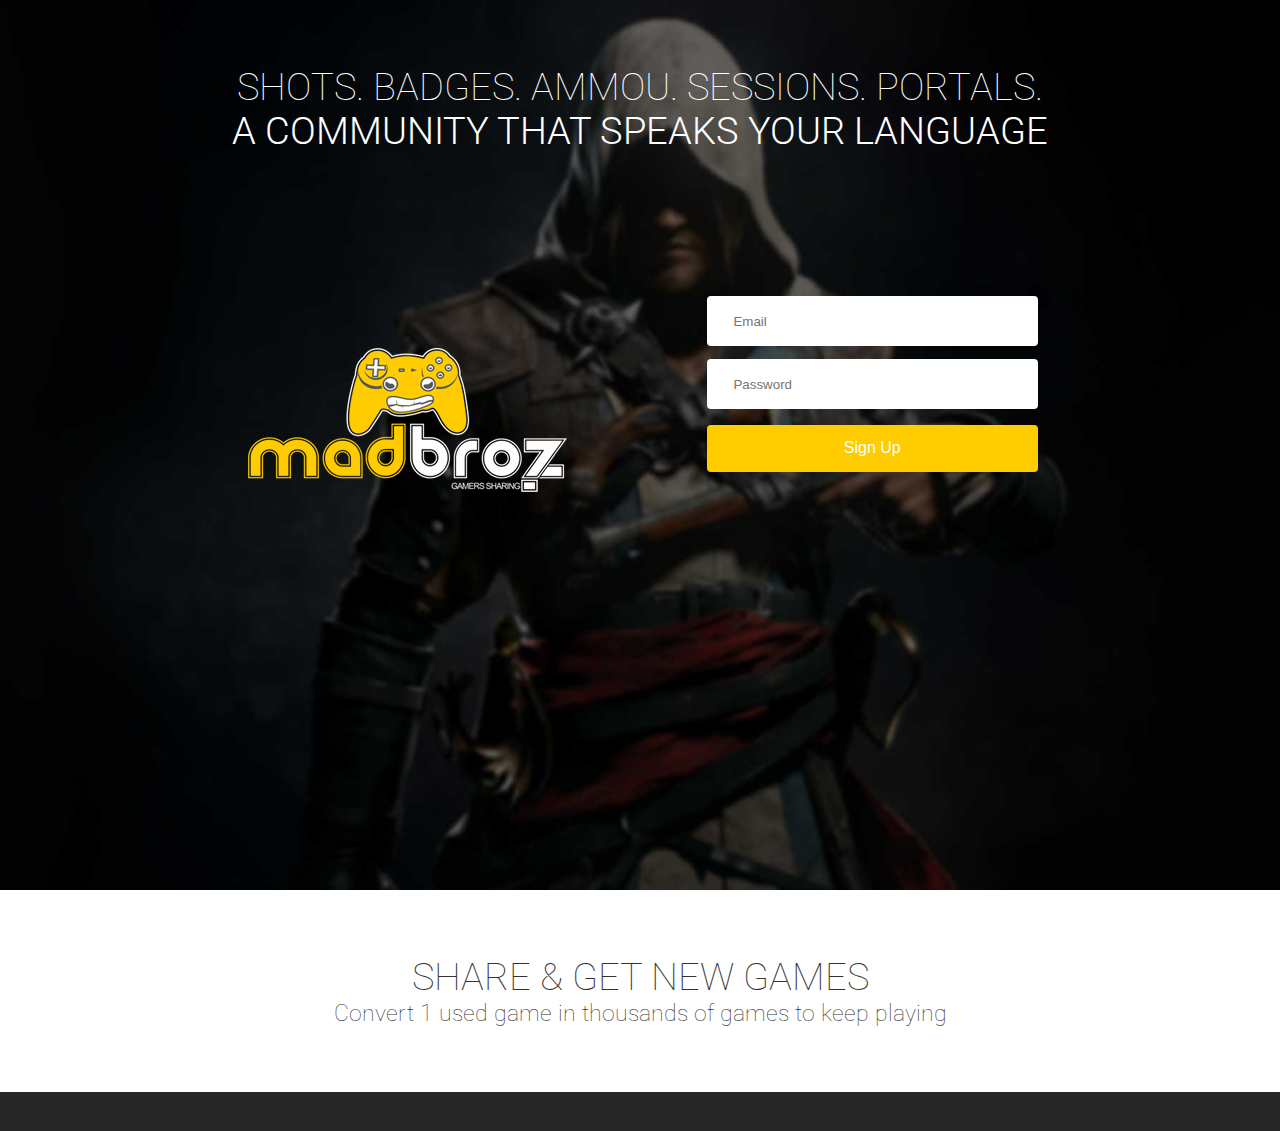
==== index.html @ 13a9ed53 "index" ====
<!DOCTYPE html>
<html>
<head>
	<meta http-equiv="Content-Type" content="text/html; charset=utf-8" />
	<title>MadBroz - Share and Game</title>
	<!--for all the pages -->
	<link rel="stylesheet" href="scripts/font-awesome/css/font-awesome.css" />
	<link rel="stylesheet/less" href="scripts/less/Madbroz.less" />
	<script type="text/javascript" src="scripts/js/less.js"></script>
	<script type="text/javascript" src="scripts/js/jquery.js"></script>
	<script type="text/javascript" src="scripts/js/modernizr.js"></script>
	<script type="text/javascript" src="scripts/js/prefixfree.min.js"></script>
	<!--end-->
</head>

<body>
	<div class="wrap">
		<section id="home">
			<article class="game-bg text-centered">
				<div class="container">
					<h1 class="text-uppercase">Shots. Badges. Ammou. Sessions. Portals.<br /><span class="Titles-thin">A COMMUNITY THAT SPEAKS YOUR LANGUAGE</span></h1>
					<div class="col-50">
						<img src="assets/images/logo-index.png"/>
					</div>
					<div class="col-50">
						<form>
							<input type="text" id="email" name="email" placeholder="Email"/>
							<input type="password" id="password" name="password" placeholder="Password"/>
							<button>Sign Up</button>
						</form>
					</div>
				</div>
			</article>
			<article>
				<div class="container">
					<div class="text-centered">
						<h1>SHARE & GET NEW GAMES</h1>
						<h4>Convert 1 used game in thousands of games to keep playing</h4>
					</div>
				</div>
			</article>	
		</section>
		<div class="push"></div>
	</div>
	<footer>
	</footer>
</body>
</html>
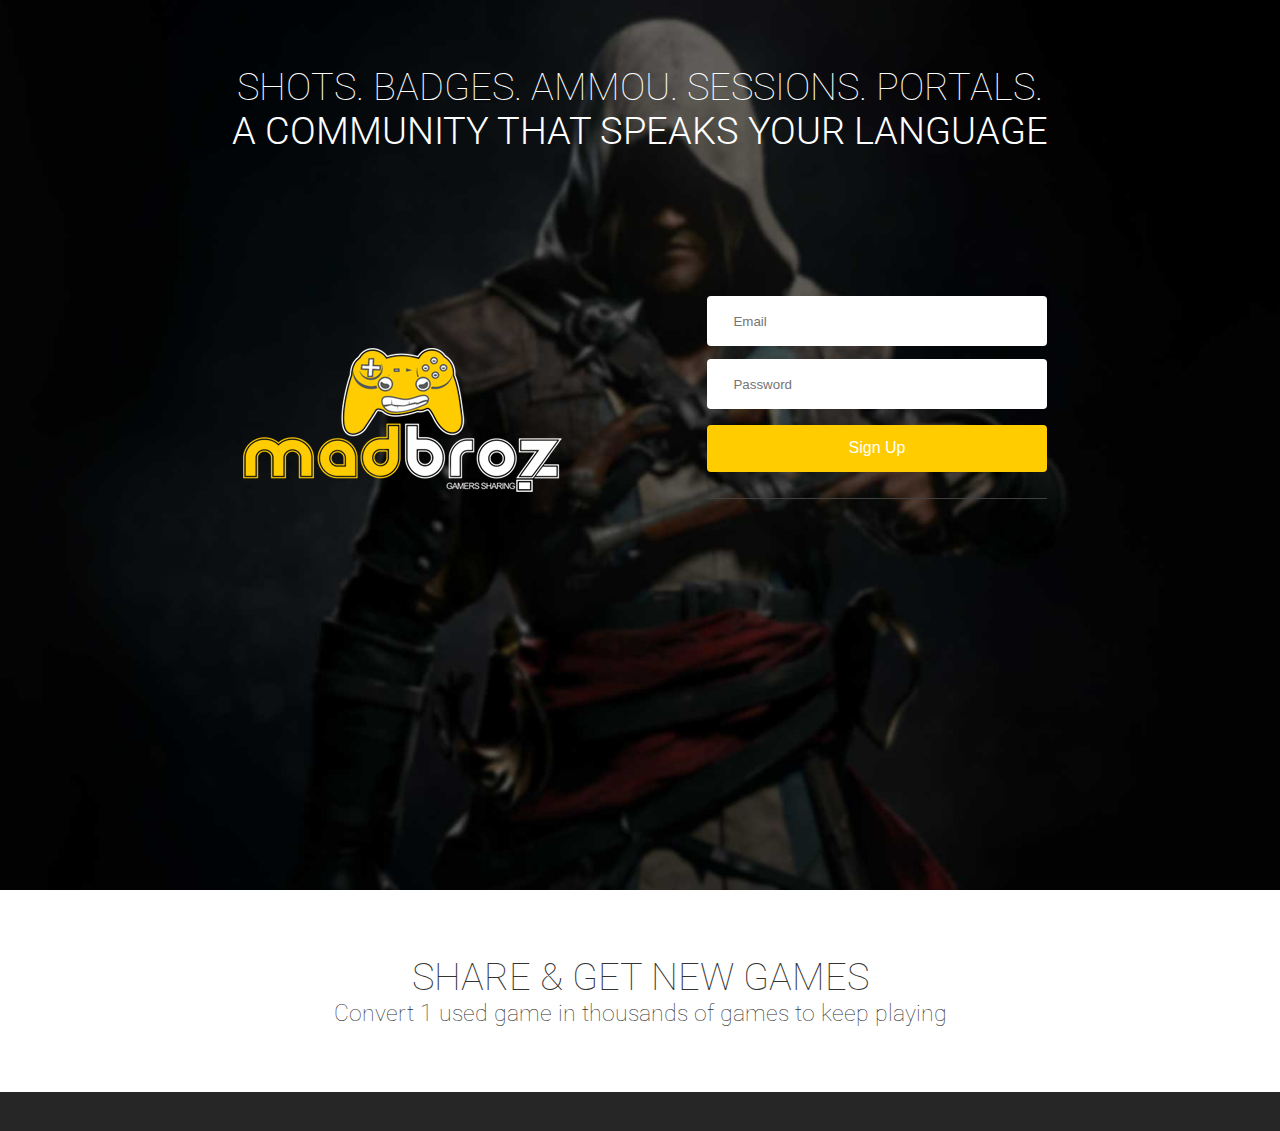
==== commit f73de0f9: "grids + index" ====
--- a/index.html
+++ b/index.html
@@ -16,18 +16,19 @@
 <body>
 	<div class="wrap">
 		<section id="home">
-			<article class="game-bg text-centered">
+			<article id="game-bg" class="text-centered">
 				<div class="container">
 					<h1 class="text-uppercase">Shots. Badges. Ammou. Sessions. Portals.<br /><span class="Titles-thin">A COMMUNITY THAT SPEAKS YOUR LANGUAGE</span></h1>
-					<div class="col-50">
+					<div class="col-2">
 						<img src="assets/images/logo-index.png"/>
 					</div>
-					<div class="col-50">
+					<div class="col-2">
 						<form>
 							<input type="text" id="email" name="email" placeholder="Email"/>
 							<input type="password" id="password" name="password" placeholder="Password"/>
 							<button>Sign Up</button>
 						</form>
+						<hr />
 					</div>
 				</div>
 			</article>
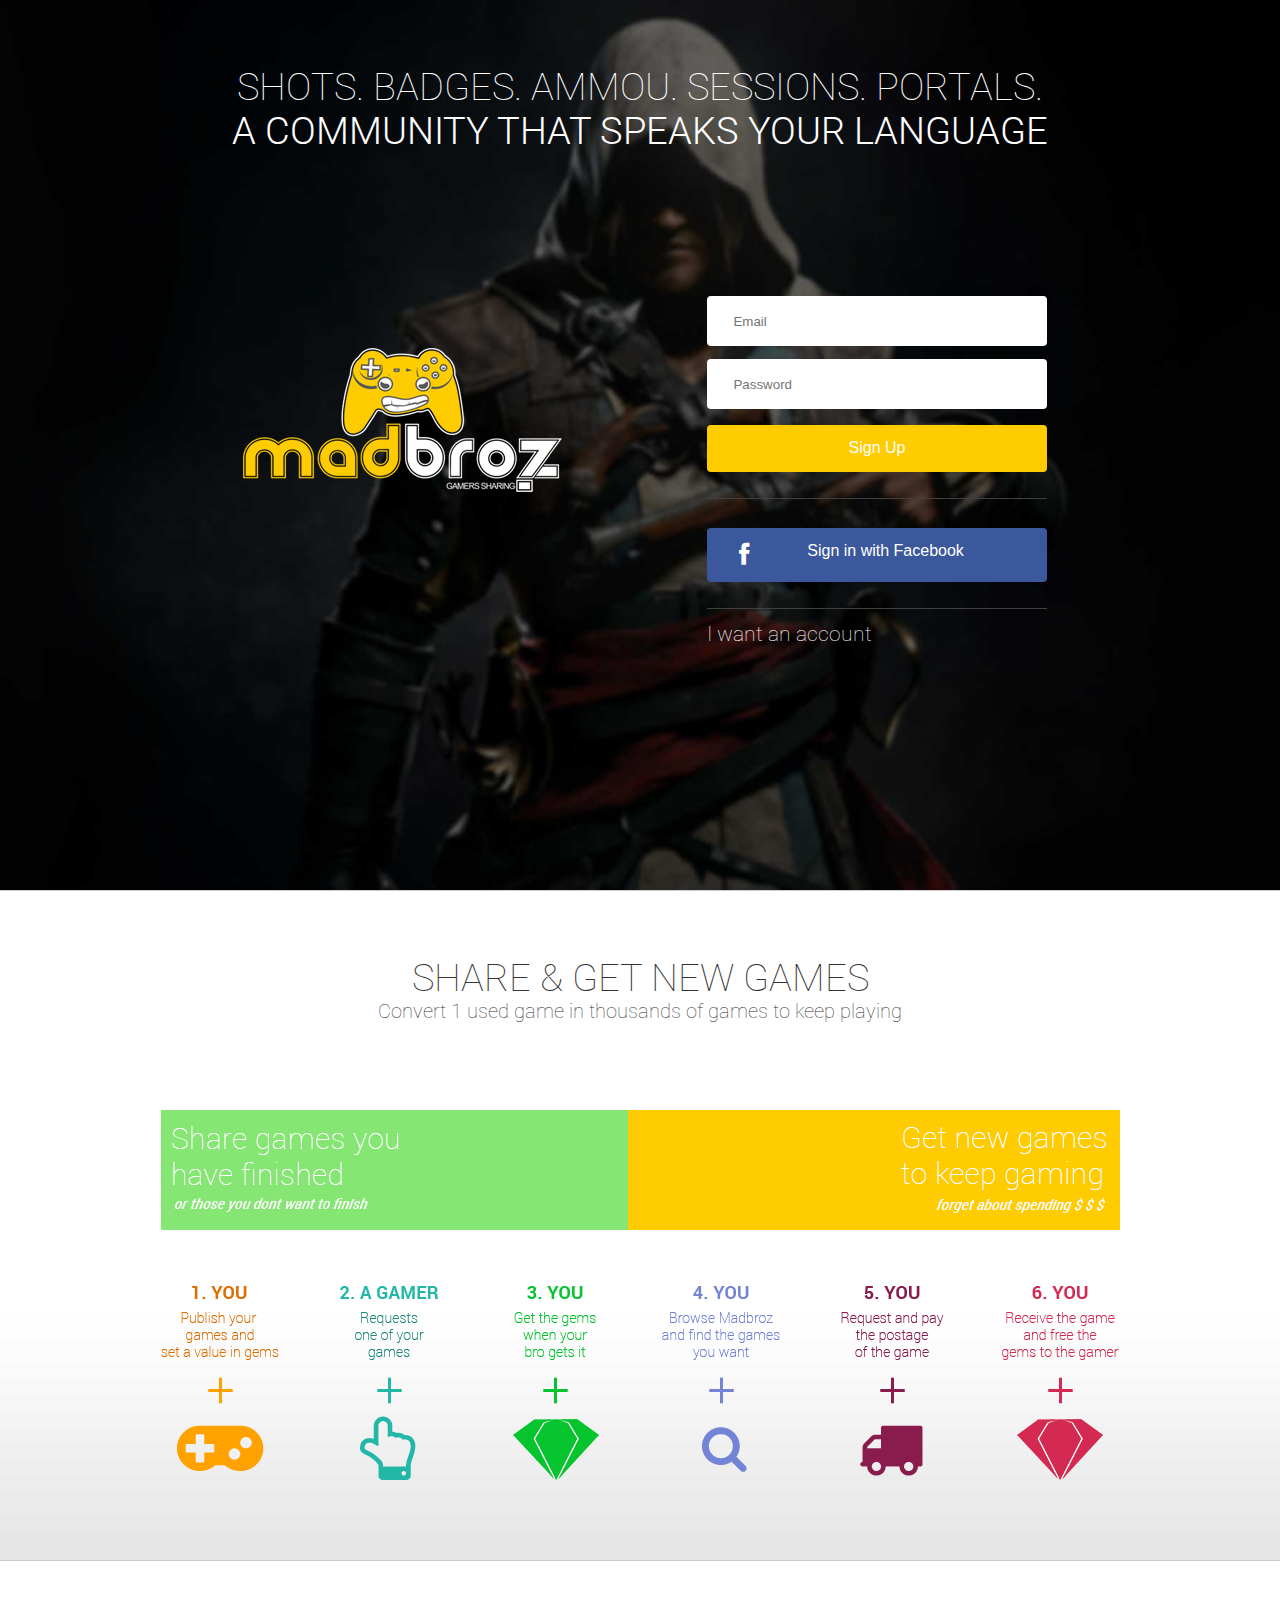
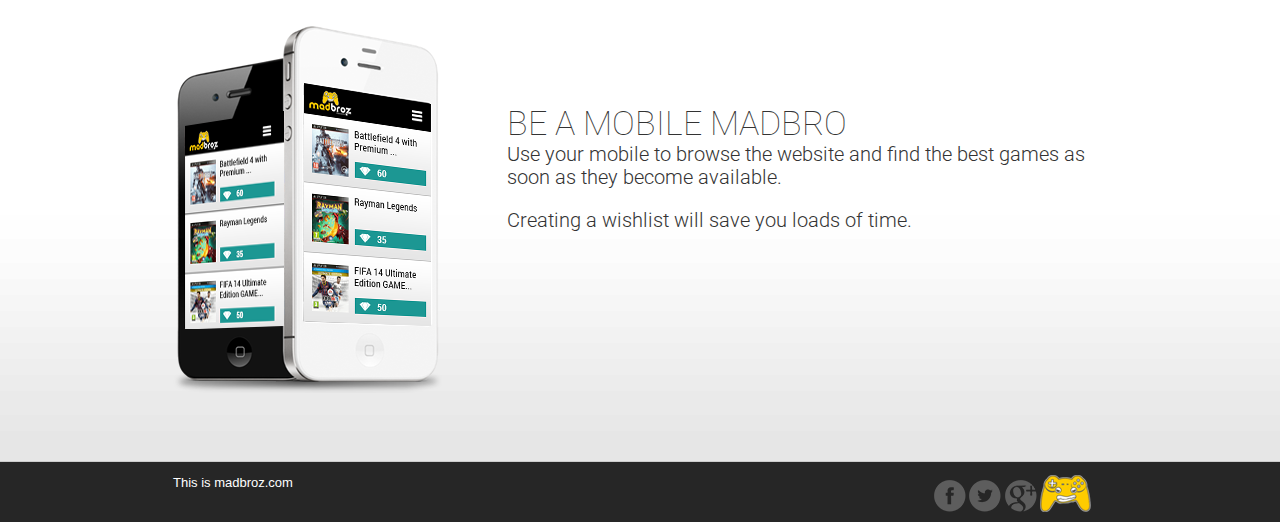
==== commit d3890eec: "Index ready" ====
--- a/index.html
+++ b/index.html
@@ -19,16 +19,19 @@
 			<article id="game-bg" class="text-centered">
 				<div class="container">
 					<h1 class="text-uppercase">Shots. Badges. Ammou. Sessions. Portals.<br /><span class="Titles-thin">A COMMUNITY THAT SPEAKS YOUR LANGUAGE</span></h1>
-					<div class="col-2">
+					<div class="col-50">
 						<img src="assets/images/logo-index.png"/>
 					</div>
-					<div class="col-2">
+					<div class="col-50">
 						<form>
 							<input type="text" id="email" name="email" placeholder="Email"/>
 							<input type="password" id="password" name="password" placeholder="Password"/>
 							<button>Sign Up</button>
 						</form>
 						<hr />
+						<button class="facebook-signup"><i class="icon-facebook icon-1-5x pull-left"></i> Sign in with Facebook</button>
+						<hr />
+						<a href="#" class="pull-left"><h5>I want an account</h5></a>
 					</div>
 				</div>
 			</article>
@@ -36,14 +39,36 @@
 				<div class="container">
 					<div class="text-centered">
 						<h1>SHARE & GET NEW GAMES</h1>
-						<h4>Convert 1 used game in thousands of games to keep playing</h4>
+						<h6>Convert 1 used game in thousands of games to keep playing</h6>
+					</div>
+					<img src="assets/images/how-to-index.png" />
+				</div>
+			</article>
+			<article>
+				<div class="container">
+					<div class="col-30">
+						<img src="assets/images/madbroz-app-index.png" />
+					</div>
+					<div class="col-70 title-app">
+						<h2>BE A MOBILE MADBRO </h2>
+						<h6 class="Titles-thin">Use your mobile to browse the website and find the best games as soon as they become available.</h6>
+						<h6 class="Titles-thin">Creating a wishlist will save you loads of time.</h6>
 					</div>
 				</div>
-			</article>	
+			</article>
 		</section>
 		<div class="push"></div>
 	</div>
 	<footer>
+		<div class="container">
+			<div class="col-70">This is madbroz.com</div>
+			<div class="col-30 text-right">
+				<a href="#" class="facebook"></a>
+				<a href="#" class="twitter"></a>
+				<a href="#" class="gplus"></a>
+				<a href="#"><img src="assets/images/social-networks/madbroz-footer.png"/></a>
+			</div>
+		</div>
 	</footer>
 </body>
 </html>
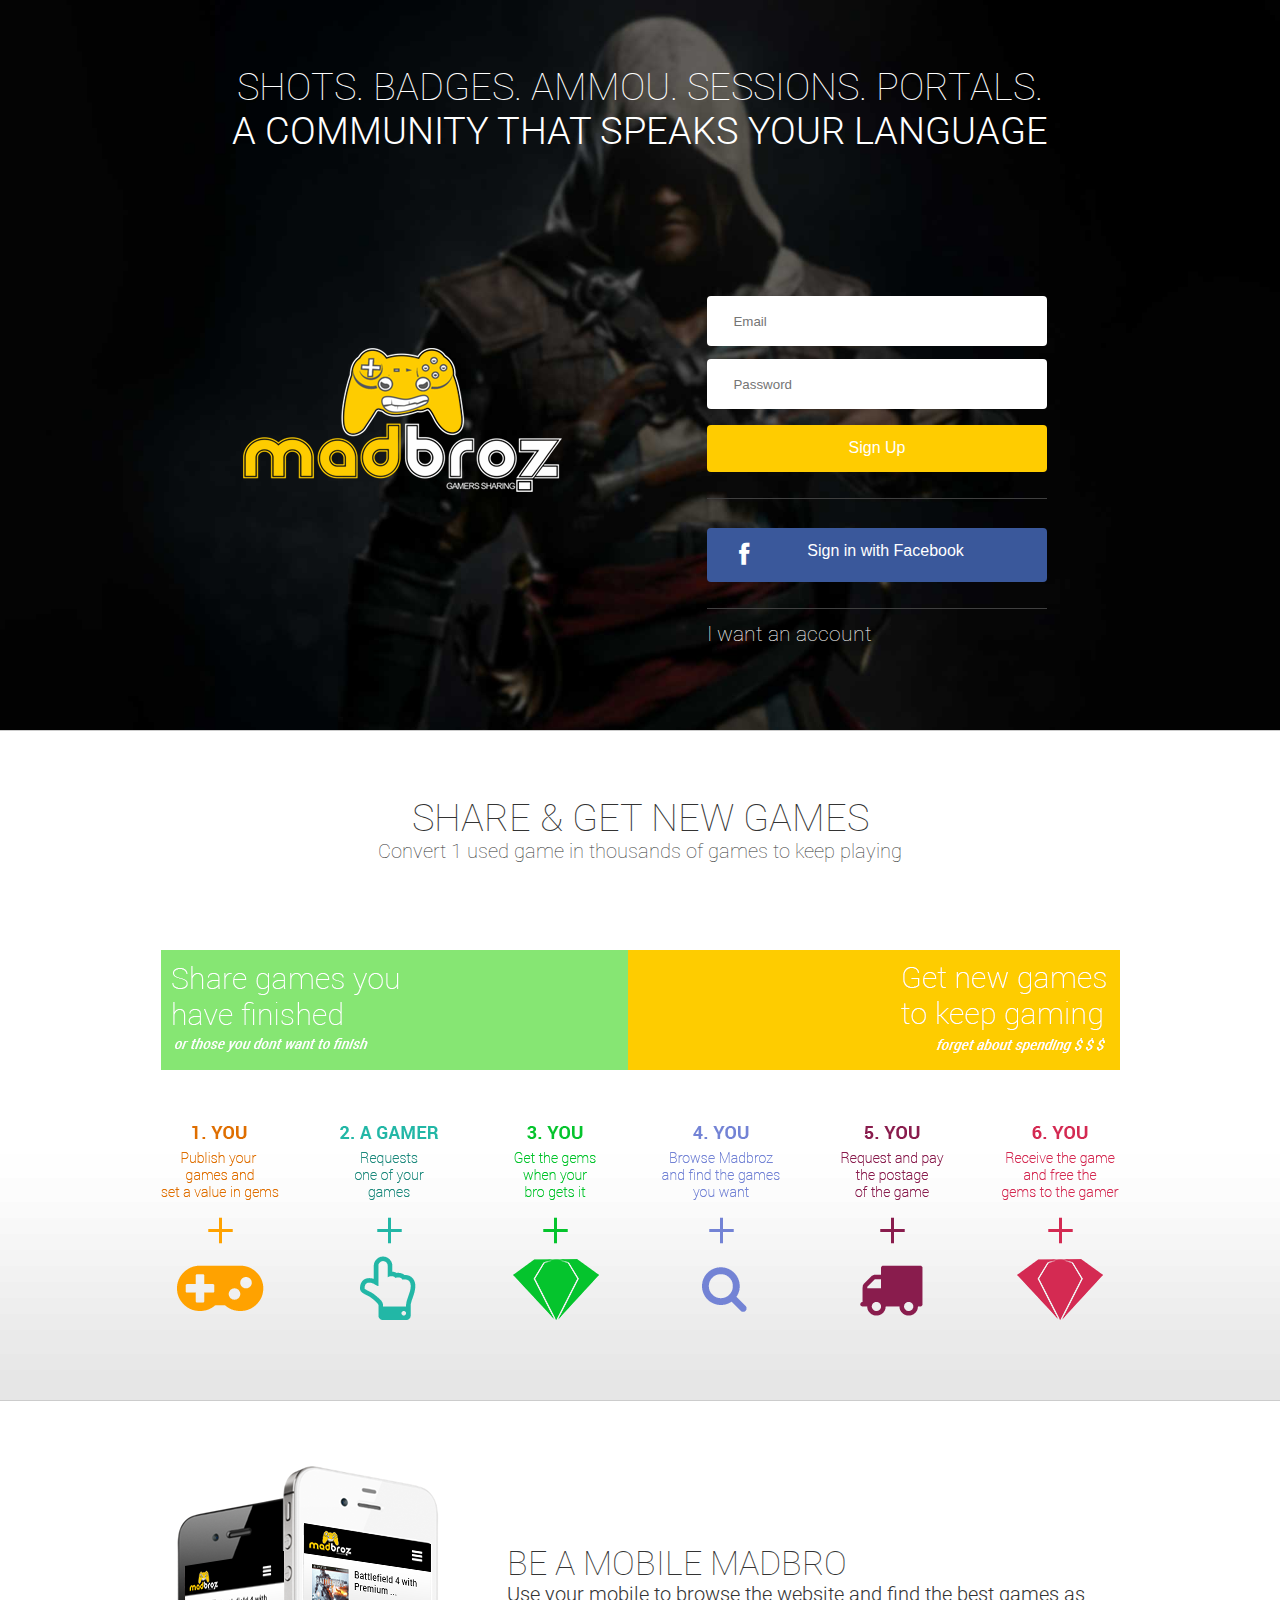
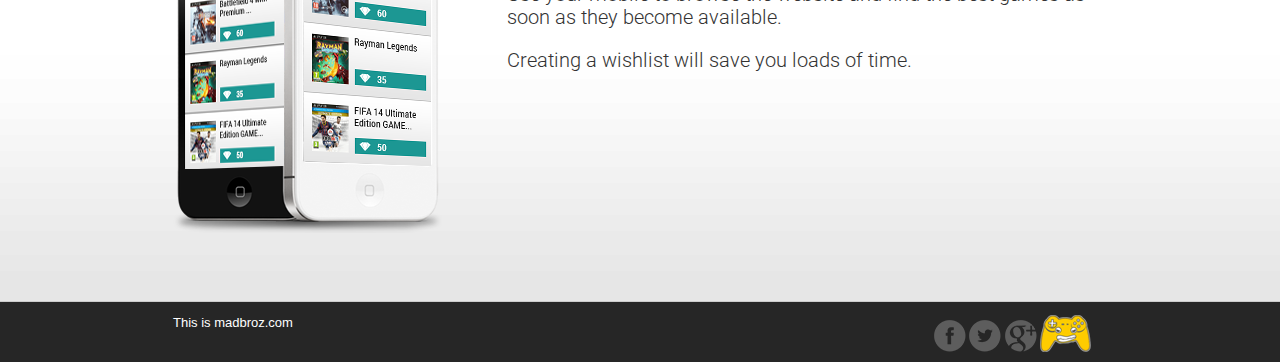
==== commit 0ed3898a: "starting facebook tests" ====
--- a/index.html
+++ b/index.html
@@ -14,6 +14,76 @@
 </head>
 
 <body>
+	<div id="fb-root"></div>
+<script>
+  window.fbAsyncInit = function() {
+  FB.init({
+    appId      : '209428232561587', // App ID
+    channelUrl : '//WWW.MadBroz.COM/channel.html', // Channel File
+    status     : true, // check login status
+    cookie     : true, // enable cookies to allow the server to access the session
+    xfbml      : true  // parse XFBML
+  });
+
+
+  // Here we subscribe to the auth.authResponseChange JavaScript event. This event is fired
+  // for any authentication related change, such as login, logout or session refresh. This means that
+  // whenever someone who was previously logged out tries to log in again, the correct case below 
+  // will be handled. 
+  FB.Event.subscribe('auth.authResponseChange', function(response) {
+    // Here we specify what we do with the response anytime this event occurs. 
+    if (response.status === 'connected') {
+      // The response object is returned with a status field that lets the app know the current
+      // login status of the person. In this case, we're handling the situation where they 
+      // have logged in to the app.
+      testAPI();
+    } else if (response.status === 'not_authorized') {
+      // In this case, the person is logged into Facebook, but not into the app, so we call
+      // FB.login() to prompt them to do so. 
+      // In real-life usage, you wouldn't want to immediately prompt someone to login 
+      // like this, for two reasons:
+      // (1) JavaScript created popup windows are blocked by most browsers unless they 
+      // result from direct interaction from people using the app (such as a mouse click)
+      // (2) it is a bad experience to be continually prompted to login upon page load.
+      FB.login();
+    } else {
+      // In this case, the person is not logged into Facebook, so we call the login() 
+      // function to prompt them to do so. Note that at this stage there is no indication
+      // of whether they are logged into the app. If they aren't then they'll see the Login
+      // dialog right after they log in to Facebook. 
+      // The same caveats as above apply to the FB.login() call here.
+      FB.login();
+    }
+  });
+  };
+
+  // Load the SDK asynchronously
+  (function(d){
+   var js, id = 'facebook-jssdk', ref = d.getElementsByTagName('script')[0];
+   if (d.getElementById(id)) {return;}
+   js = d.createElement('script'); js.id = id; js.async = true;
+   js.src = "//connect.facebook.net/en_US/all.js";
+   ref.parentNode.insertBefore(js, ref);
+  }(document));
+
+  // Here we run a very simple test of the Graph API after login is successful. 
+  // This testAPI() function is only called in those cases. 
+  function testAPI() {
+    console.log('Welcome!  Fetching your information.... ');
+    FB.api('/me', function(response) {
+      console.log('Good to see you, ' + response.name + '.');
+    });
+  }
+</script>
+
+<!--
+  Below we include the Login Button social plugin. This button uses the JavaScript SDK to
+  present a graphical Login button that triggers the FB.login() function when clicked.
+
+  Learn more about options for the login button plugin:
+  /docs/reference/plugins/login/ -->
+
+<fb:login-button show-faces="true" width="200" max-rows="1"></fb:login-button>
 	<div class="wrap">
 		<section id="home">
 			<article id="game-bg" class="text-centered">
@@ -29,7 +99,7 @@
 							<button>Sign Up</button>
 						</form>
 						<hr />
-						<button class="facebook-signup"><i class="icon-facebook icon-1-5x pull-left"></i> Sign in with Facebook</button>
+						<button class="fb-login-button facebook-signup"><i class="icon-facebook icon-1-5x pull-left"></i> Sign in with Facebook</button>
 						<hr />
 						<a href="#" class="pull-left"><h5>I want an account</h5></a>
 					</div>
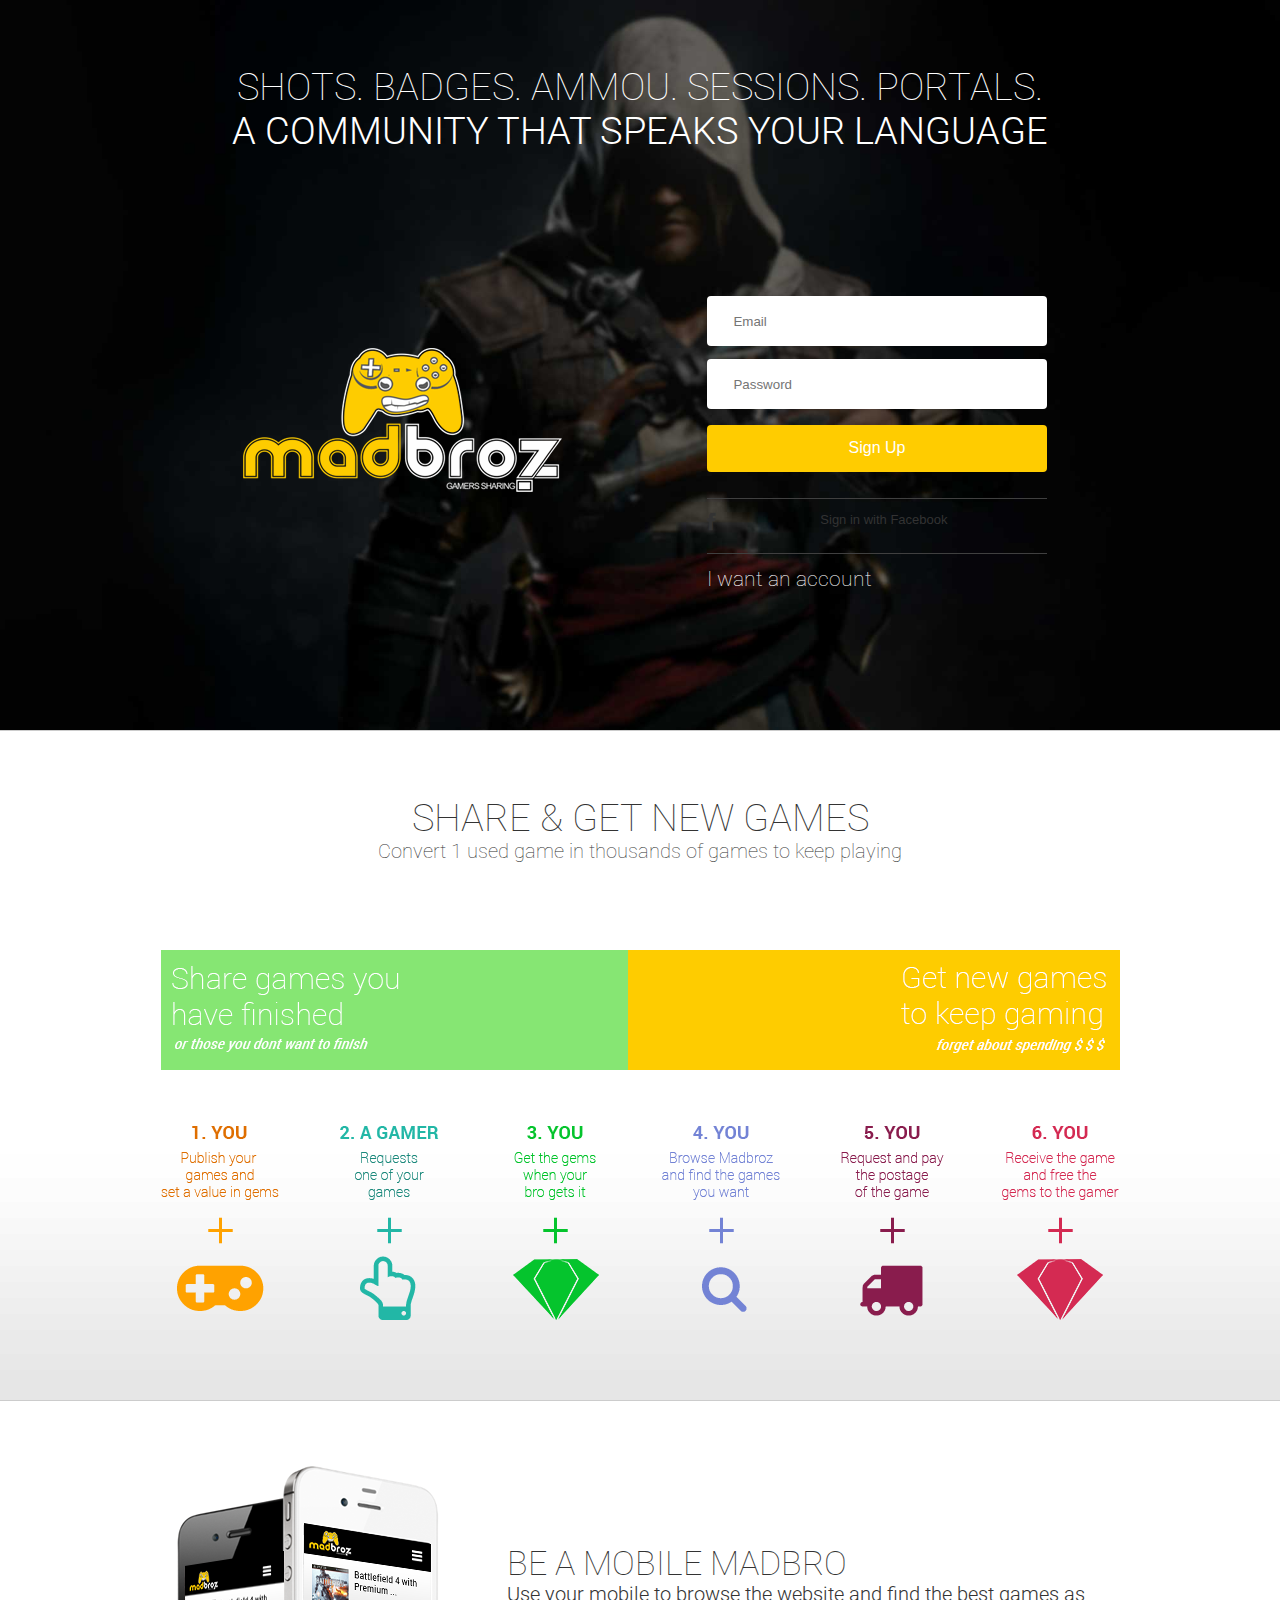
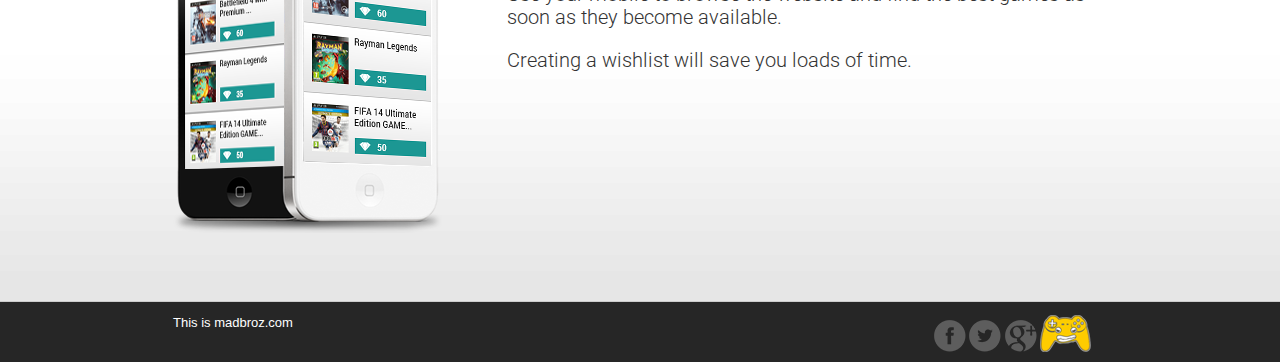
==== commit 69601f59: "button" ====
--- a/index.html
+++ b/index.html
@@ -69,7 +69,6 @@
   // Here we run a very simple test of the Graph API after login is successful. 
   // This testAPI() function is only called in those cases. 
   function testAPI() {
-    console.log('Welcome!  Fetching your information.... ');
     FB.api('/me', function(response) {
       console.log('Good to see you, ' + response.name + '.');
     });
@@ -83,7 +82,6 @@
   Learn more about options for the login button plugin:
   /docs/reference/plugins/login/ -->
 
-<fb:login-button show-faces="true" width="200" max-rows="1"></fb:login-button>
 	<div class="wrap">
 		<section id="home">
 			<article id="game-bg" class="text-centered">
@@ -99,7 +97,7 @@
 							<button>Sign Up</button>
 						</form>
 						<hr />
-						<button class="fb-login-button facebook-signup"><i class="icon-facebook icon-1-5x pull-left"></i> Sign in with Facebook</button>
+						<div class="fb-login-button" data-perms="email,user_checkins"><i class="icon-facebook icon-1-5x pull-left"></i> Sign in with Facebook</div>
 						<hr />
 						<a href="#" class="pull-left"><h5>I want an account</h5></a>
 					</div>
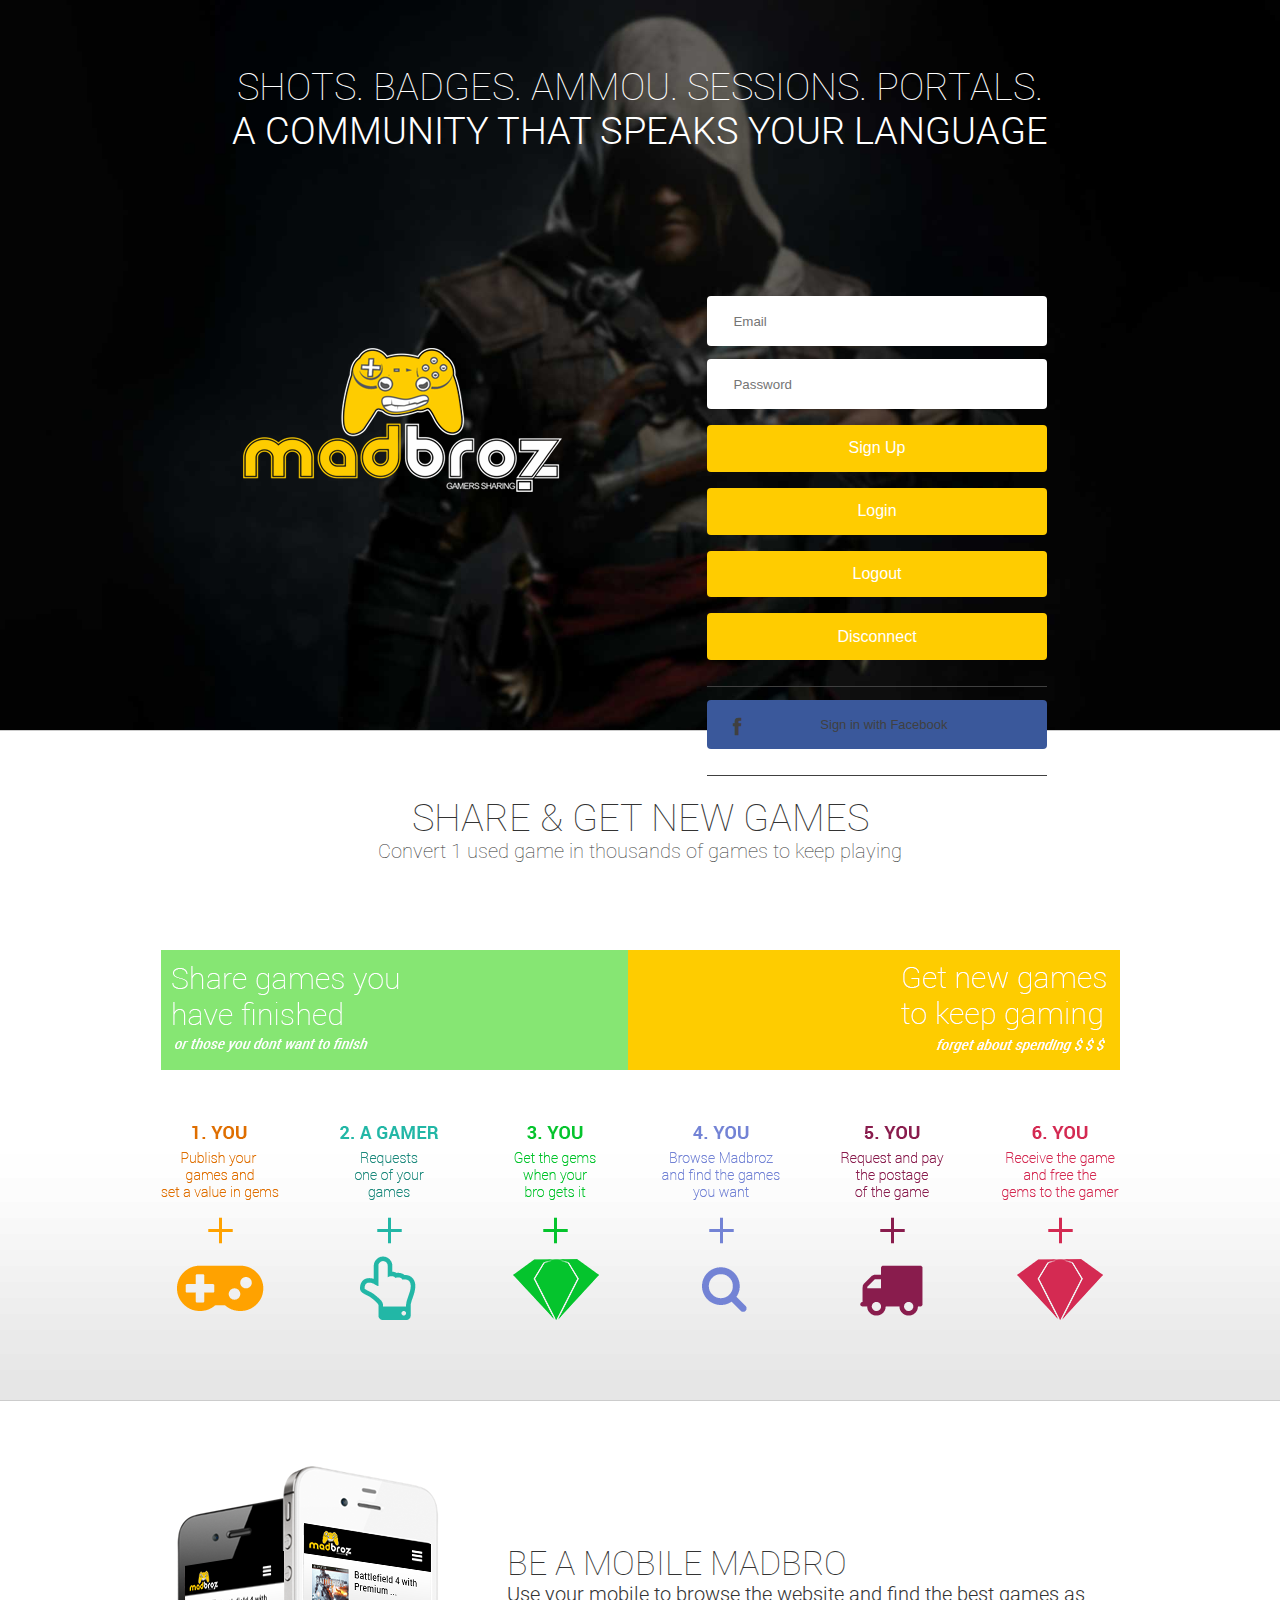
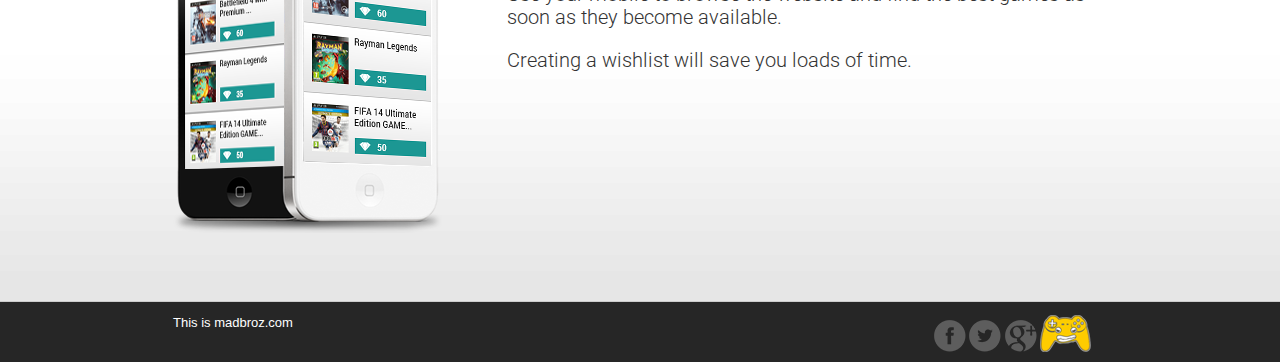
==== commit 359b75a0: "test jquery facebook" ====
--- a/index.html
+++ b/index.html
@@ -15,72 +15,54 @@
 
 <body>
 	<div id="fb-root"></div>
-<script>
-  window.fbAsyncInit = function() {
-  FB.init({
-    appId      : '209428232561587', // App ID
-    channelUrl : '//WWW.MadBroz.COM/channel.html', // Channel File
-    status     : true, // check login status
-    cookie     : true, // enable cookies to allow the server to access the session
-    xfbml      : true  // parse XFBML
-  });
+    <script src="http://connect.facebook.net/ja_JP/all.js"></script>
+    <script>
+      // initialize the library with the API key
+      FB.init({ apiKey: '209428232561587' });
 
+      // fetch the status on load
+      FB.getLoginStatus(handleSessionResponse);
 
-  // Here we subscribe to the auth.authResponseChange JavaScript event. This event is fired
-  // for any authentication related change, such as login, logout or session refresh. This means that
-  // whenever someone who was previously logged out tries to log in again, the correct case below 
-  // will be handled. 
-  FB.Event.subscribe('auth.authResponseChange', function(response) {
-    // Here we specify what we do with the response anytime this event occurs. 
-    if (response.status === 'connected') {
-      // The response object is returned with a status field that lets the app know the current
-      // login status of the person. In this case, we're handling the situation where they 
-      // have logged in to the app.
-      testAPI();
-    } else if (response.status === 'not_authorized') {
-      // In this case, the person is logged into Facebook, but not into the app, so we call
-      // FB.login() to prompt them to do so. 
-      // In real-life usage, you wouldn't want to immediately prompt someone to login 
-      // like this, for two reasons:
-      // (1) JavaScript created popup windows are blocked by most browsers unless they 
-      // result from direct interaction from people using the app (such as a mouse click)
-      // (2) it is a bad experience to be continually prompted to login upon page load.
-      FB.login();
-    } else {
-      // In this case, the person is not logged into Facebook, so we call the login() 
-      // function to prompt them to do so. Note that at this stage there is no indication
-      // of whether they are logged into the app. If they aren't then they'll see the Login
-      // dialog right after they log in to Facebook. 
-      // The same caveats as above apply to the FB.login() call here.
-      FB.login();
-    }
-  });
-  };
+      $('#login').bind('click', function() {
+        FB.login(handleSessionResponse);
+      });
 
-  // Load the SDK asynchronously
-  (function(d){
-   var js, id = 'facebook-jssdk', ref = d.getElementsByTagName('script')[0];
-   if (d.getElementById(id)) {return;}
-   js = d.createElement('script'); js.id = id; js.async = true;
-   js.src = "//connect.facebook.net/en_US/all.js";
-   ref.parentNode.insertBefore(js, ref);
-  }(document));
+      $('#logout').bind('click', function() {
+        FB.logout(handleSessionResponse);
+      });
 
-  // Here we run a very simple test of the Graph API after login is successful. 
-  // This testAPI() function is only called in those cases. 
-  function testAPI() {
-    FB.api('/me', function(response) {
-      console.log('Good to see you, ' + response.name + '.');
-    });
-  }
-</script>
+      $('#disconnect').bind('click', function() {
+        FB.api({ method: 'Auth.revokeAuthorization' }, function(response) {
+          clearDisplay();
+        });
+      });
 
-<!--
-  Below we include the Login Button social plugin. This button uses the JavaScript SDK to
-  present a graphical Login button that triggers the FB.login() function when clicked.
+      // no user, clear display
+      function clearDisplay() {
+        $('#user-info').hide('fast');
+      }
 
-  Learn more about options for the login button plugin:
-  /docs/reference/plugins/login/ -->
+      // handle a session response from any of the auth related calls
+      function handleSessionResponse(response) {
+        // if we dont have a session, just hide the user info
+        if (!response.session) {
+          clearDisplay();
+          return;
+        }
+
+        // if we have a session, query for the user's profile picture and name
+        FB.api(
+          {
+            method: 'fql.query',
+            query: 'SELECT name, pic FROM profile WHERE id=' + FB.getSession().uid
+          },
+          function(response) {
+            var user = response[0];
+            $('#user-info').html('<img src="' + user.pic + '">' + user.name).show('fast');
+          }
+        );
+      }
+    </script>
 
 	<div class="wrap">
 		<section id="home">
@@ -90,14 +72,20 @@
 					<div class="col-50">
 						<img src="assets/images/logo-index.png"/>
 					</div>
-					<div class="col-50">
+					<div class="col-50" id="loginform">
 						<form>
 							<input type="text" id="email" name="email" placeholder="Email"/>
 							<input type="password" id="password" name="password" placeholder="Password"/>
 							<button>Sign Up</button>
+							<div>
+						      <button id="login">Login</button>
+						      <button id="logout">Logout</button>
+						      <button id="disconnect">Disconnect</button>
+						    </div>
+
 						</form>
 						<hr />
-						<div class="fb-login-button" data-perms="email,user_checkins"><i class="icon-facebook icon-1-5x pull-left"></i> Sign in with Facebook</div>
+						<div class="fb-login-button" data-perms="email, user_birthday"><i class="icon-facebook icon-1-5x pull-left"></i> Sign in with Facebook</div>
 						<hr />
 						<a href="#" class="pull-left"><h5>I want an account</h5></a>
 					</div>
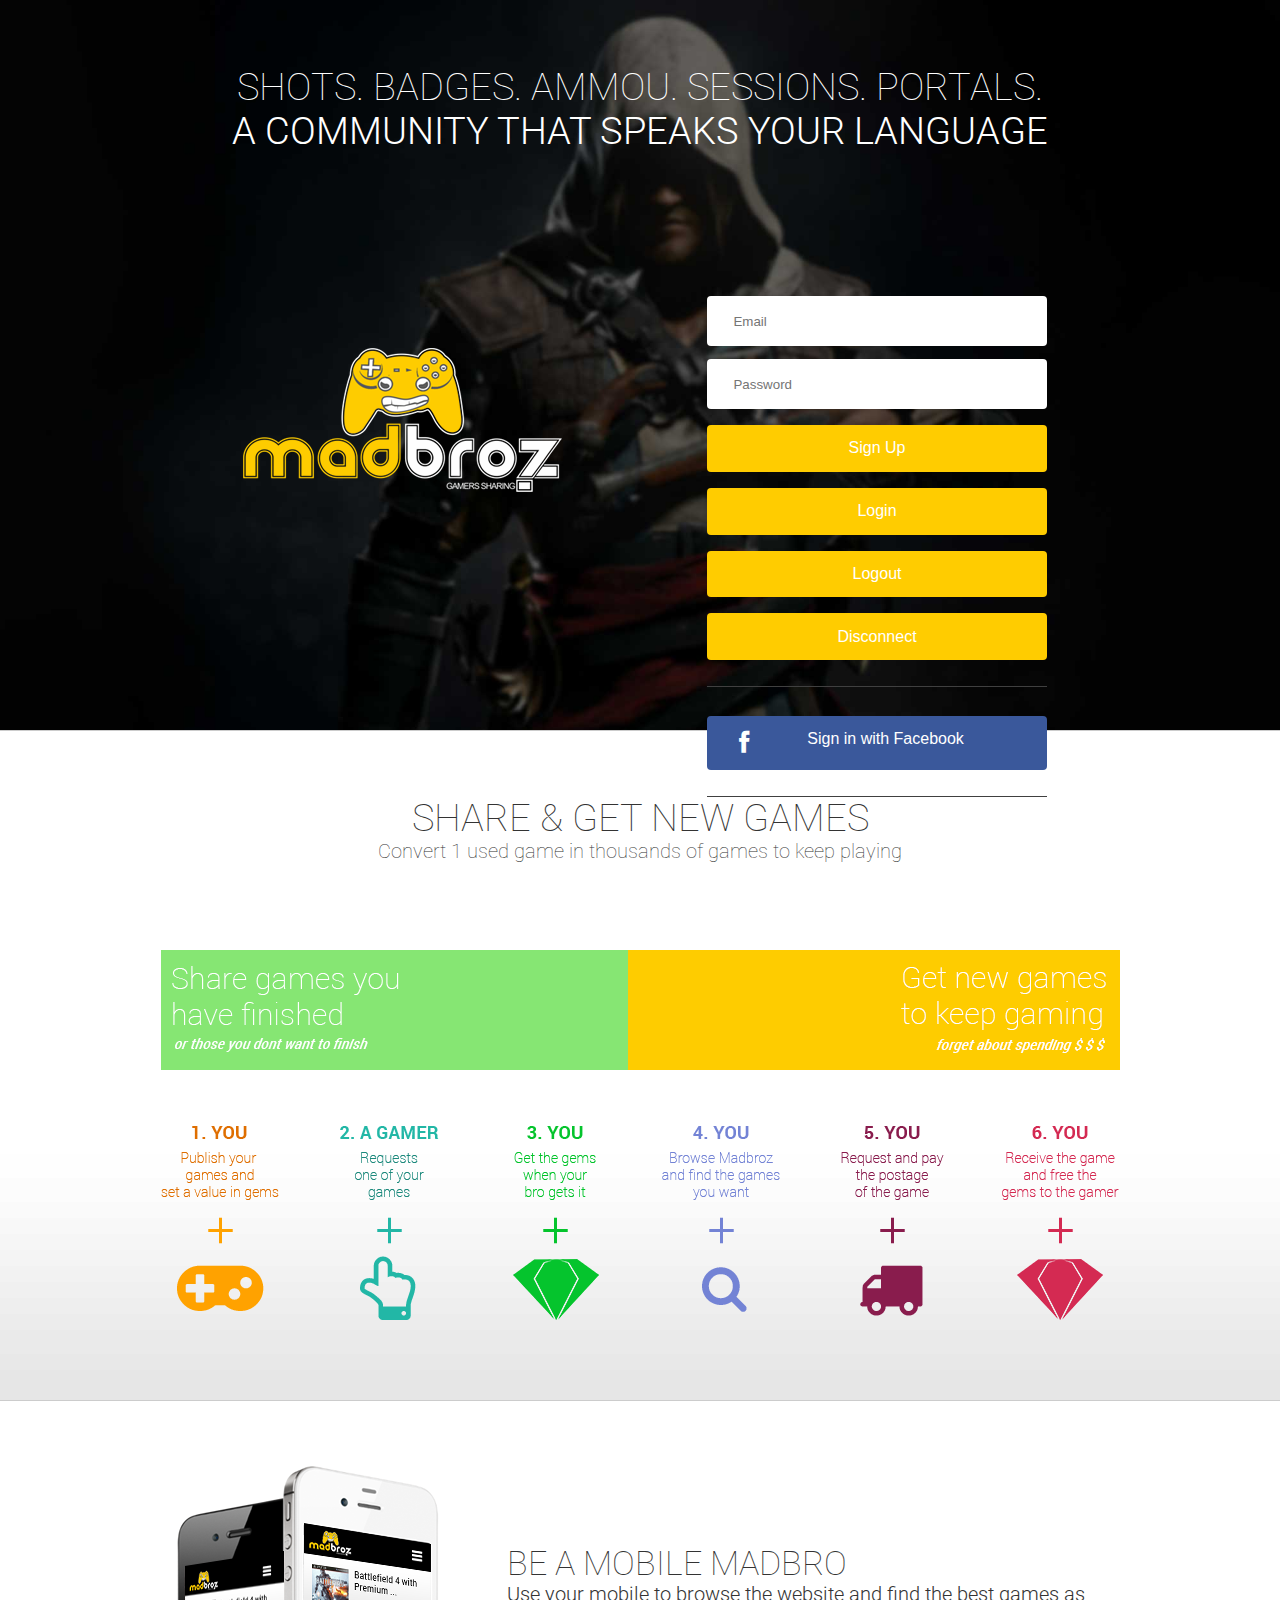
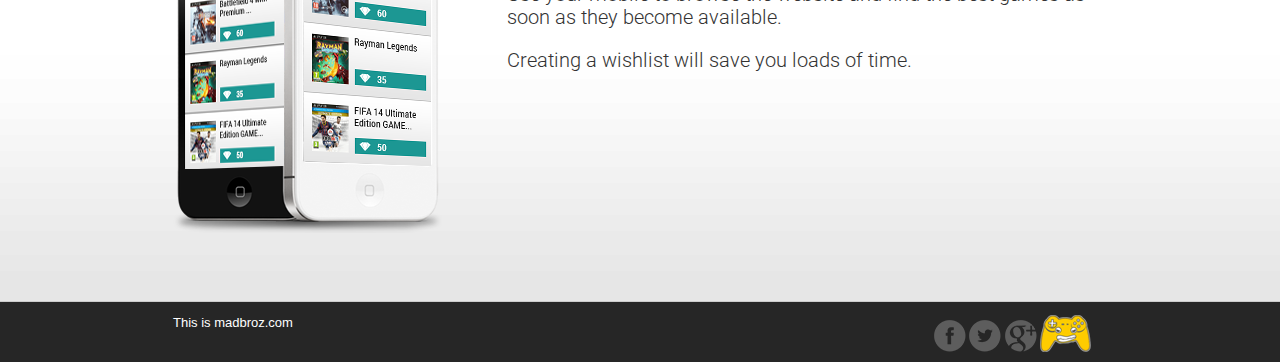
==== commit 7673b9f1: "facebook new" ====
--- a/index.html
+++ b/index.html
@@ -18,7 +18,7 @@
     <script src="http://connect.facebook.net/ja_JP/all.js"></script>
     <script>
       // initialize the library with the API key
-      FB.init({ apiKey: '209428232561587' });
+      FB.init({ apiKey: '7df731becbb98a6e1d8cb9edef1ed3bb' });
 
       // fetch the status on load
       FB.getLoginStatus(handleSessionResponse);
@@ -85,7 +85,7 @@
 
 						</form>
 						<hr />
-						<div class="fb-login-button" data-perms="email, user_birthday"><i class="icon-facebook icon-1-5x pull-left"></i> Sign in with Facebook</div>
+						<button class="fb-login-button" data-perms="email, user_birthday"><i class="icon-facebook icon-1-5x pull-left"></i> Sign in with Facebook</button>
 						<hr />
 						<a href="#" class="pull-left"><h5>I want an account</h5></a>
 					</div>
